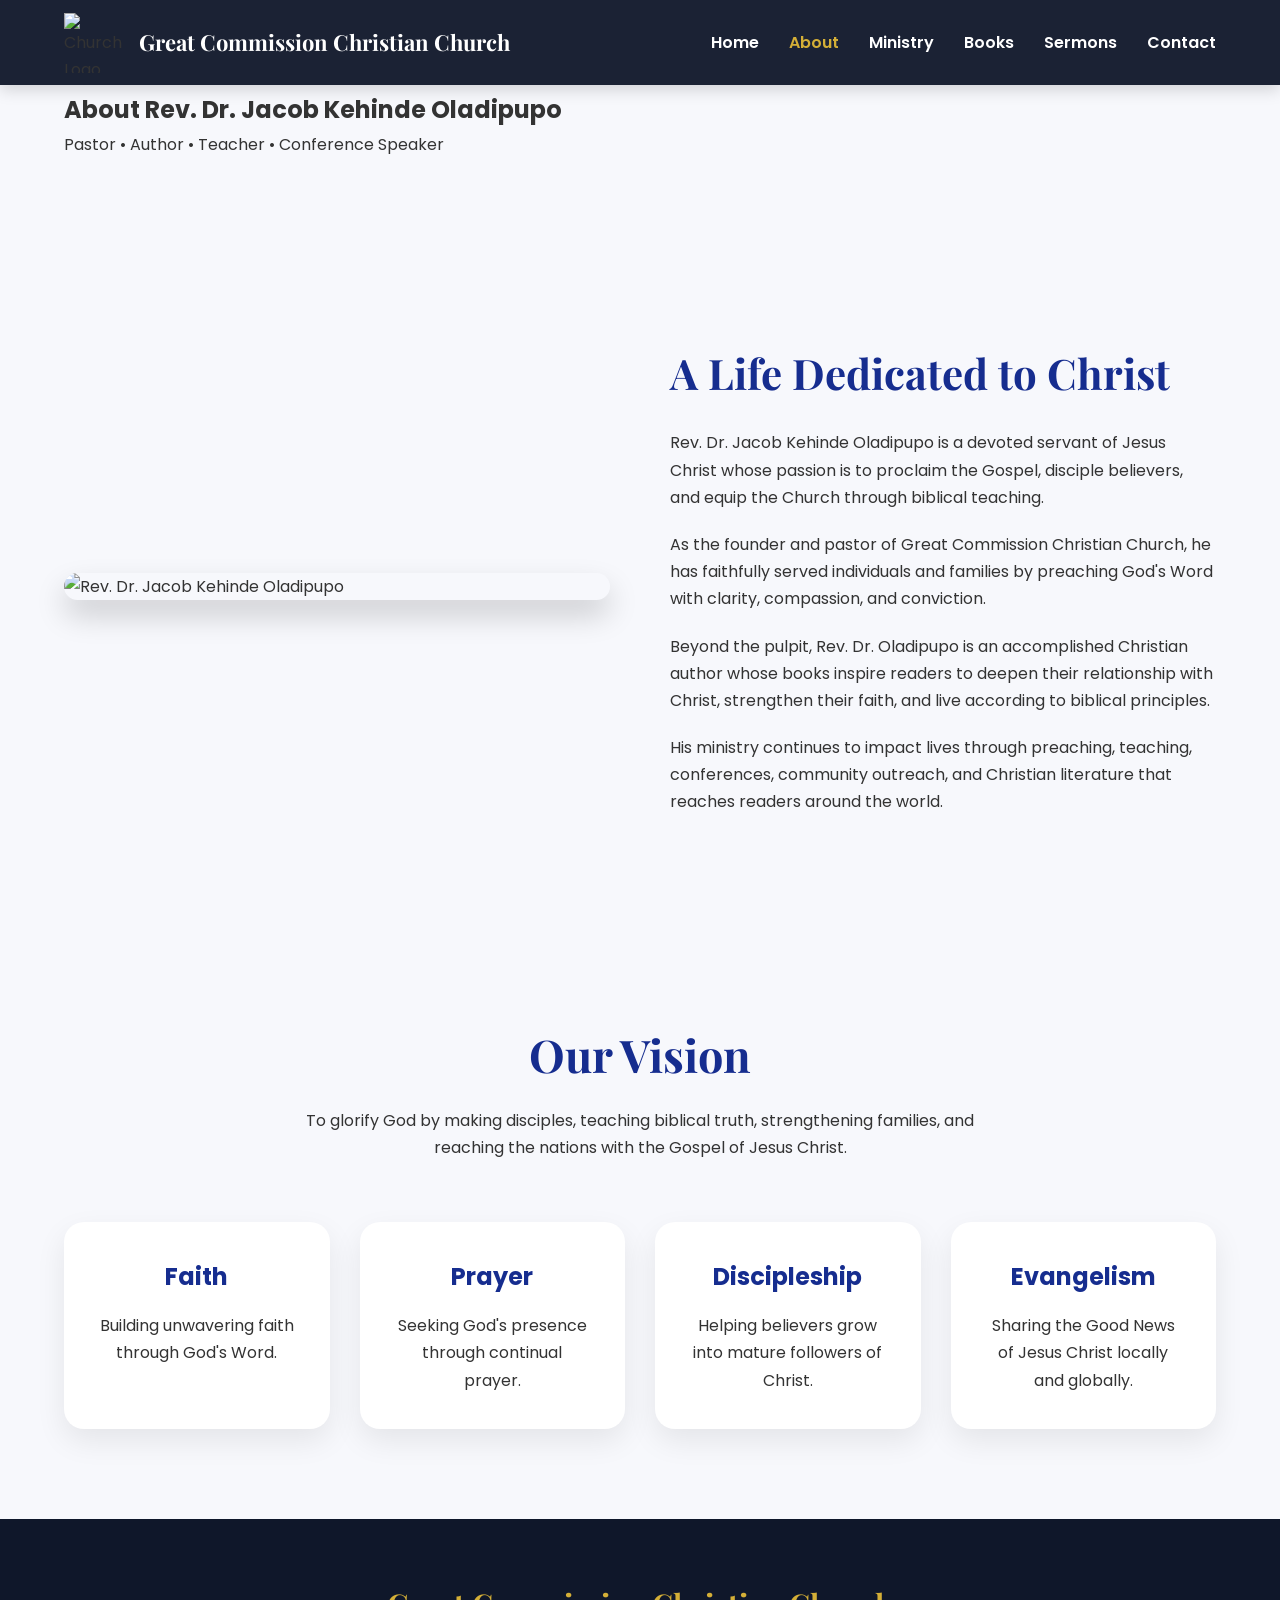
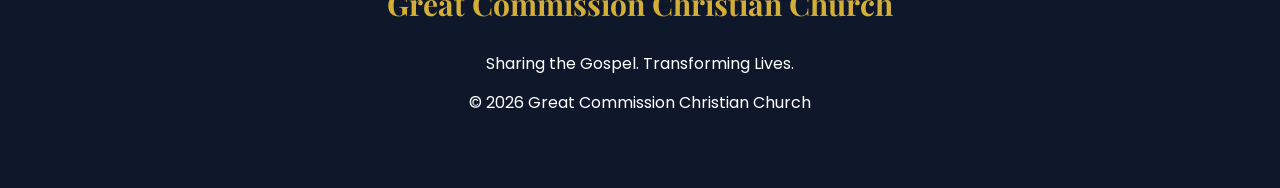
==== about.html @ 5cdf8c92 "Create about.html" ====
<!DOCTYPE html>
<html lang="en">

<head>

<meta charset="UTF-8">

<meta name="viewport" content="width=device-width, initial-scale=1.0">

<title>About | Great Commission Christian Church</title>

<link rel="stylesheet" href="style.css">

<link href="https://fonts.googleapis.com/css2?family=Playfair+Display:wght@700&family=Poppins:wght@300;400;500;600;700&display=swap" rel="stylesheet">

</head>

<body>

<header>

<div class="container nav-container">

<div class="logo">

<img src="images/logo.webp" alt="Church Logo">

<h2>Great Commission Christian Church</h2>

</div>

<nav>

<ul>

<li><a href="index.html">Home</a></li>

<li><a href="about.html" class="active">About</a></li>

<li><a href="ministry.html">Ministry</a></li>

<li><a href="books.html">Books</a></li>

<li><a href="sermons.html">Sermons</a></li>

<li><a href="contact.html">Contact</a></li>

</ul>

</nav>

</div>

</header>

<section class="page-hero">

<div class="container">

<h1>About Rev. Dr. Jacob Kehinde Oladipupo</h1>

<p>Pastor • Author • Teacher • Conference Speaker</p>

</div>

</section>

<section class="about-preview">

<div class="container about-grid">

<div>

<img src="images/pastor.jpg" alt="Rev. Dr. Jacob Kehinde Oladipupo">

</div>

<div>

<h2>A Life Dedicated to Christ</h2>

<p>

Rev. Dr. Jacob Kehinde Oladipupo is a devoted servant of Jesus Christ whose passion is to proclaim the Gospel, disciple believers, and equip the Church through biblical teaching.

</p>

<p>

As the founder and pastor of Great Commission Christian Church, he has faithfully served individuals and families by preaching God's Word with clarity, compassion, and conviction.

</p>

<p>

Beyond the pulpit, Rev. Dr. Oladipupo is an accomplished Christian author whose books inspire readers to deepen their relationship with Christ, strengthen their faith, and live according to biblical principles.

</p>

<p>

His ministry continues to impact lives through preaching, teaching, conferences, community outreach, and Christian literature that reaches readers around the world.

</p>

</div>

</div>

</section>

<section class="ministry">

<div class="container">

<div class="section-title">

<h2>Our Vision</h2>

<p>

To glorify God by making disciples, teaching biblical truth, strengthening families, and reaching the nations with the Gospel of Jesus Christ.

</p>

</div>

<div class="cards">

<div class="card">

<h3>Faith</h3>

<p>Building unwavering faith through God's Word.</p>

</div>

<div class="card">

<h3>Prayer</h3>

<p>Seeking God's presence through continual prayer.</p>

</div>

<div class="card">

<h3>Discipleship</h3>

<p>Helping believers grow into mature followers of Christ.</p>

</div>

<div class="card">

<h3>Evangelism</h3>

<p>Sharing the Good News of Jesus Christ locally and globally.</p>

</div>

</div>

</div>

</section>

<footer>

<div class="container">

<h3>Great Commission Christian Church</h3>

<p>Sharing the Gospel. Transforming Lives.</p>

<p>© 2026 Great Commission Christian Church</p>

</div>

</footer>

</body>

</html>
---- style.css ----
/*=================================================
Great Commission Christian Church
Premium Ministry Website
Designed by Bastos Media
==================================================*/

@import url('https://fonts.googleapis.com/css2?family=Playfair+Display:wght@600;700;800&family=Poppins:wght@300;400;500;600;700&display=swap');

/* RESET */

*{
margin:0;
padding:0;
box-sizing:border-box;
scroll-behavior:smooth;
}

body{
font-family:'Poppins',sans-serif;
background:#f7f8fc;
color:#333;
line-height:1.7;
overflow-x:hidden;
}

img{
max-width:100%;
display:block;
}

a{
text-decoration:none;
transition:.35s;
}

ul{
list-style:none;
}

.container{
width:90%;
max-width:1200px;
margin:auto;
}

section{
padding:90px 0;
}

/*=====================
HEADER
=====================*/

header{
position:fixed;
top:0;
left:0;
width:100%;
background:rgba(15,23,42,.95);
backdrop-filter:blur(12px);
z-index:999;
box-shadow:0 5px 15px rgba(0,0,0,.15);
}

.nav-container{
display:flex;
justify-content:space-between;
align-items:center;
height:85px;
}

.logo{
display:flex;
align-items:center;
gap:15px;
}

.logo img{
width:60px;
height:60px;
object-fit:contain;
}

.logo h2{
color:white;
font-size:22px;
font-family:'Playfair Display',serif;
}

nav ul{
display:flex;
gap:30px;
}

nav a{
color:white;
font-weight:600;
}

nav a:hover,
nav a.active{
color:#d4af37;
}

/*=====================
BUTTONS
=====================*/

.btn{
display:inline-block;
padding:16px 35px;
border-radius:40px;
font-weight:600;
transition:.35s;
}

.btn-primary{
background:#d4af37;
color:#111;
}

.btn-primary:hover{
transform:translateY(-4px);
background:white;
}

.btn-outline{
border:2px solid white;
color:white;
}

.btn-outline:hover{
background:white;
color:#162d8f;
}

/*=====================
HERO
=====================*/

.hero{
height:100vh;
background:linear-gradient(rgba(10,25,60,.85),rgba(10,25,60,.85));
display:flex;
align-items:center;
margin-top:80px;
}

.hero-content{
display:grid;
grid-template-columns:1.2fr 1fr;
align-items:center;
gap:60px;
}

.hero h5{
color:#d4af37;
font-size:18px;
letter-spacing:3px;
margin-bottom:20px;
}

.hero h1{
font-size:65px;
color:white;
line-height:1.1;
font-family:'Playfair Display',serif;
margin-bottom:20px;
}

.hero h3{
color:#d4af37;
margin-bottom:20px;
font-size:28px;
}

.hero p{
font-size:20px;
color:#eee;
margin-bottom:35px;
}

.hero-buttons{
display:flex;
gap:20px;
flex-wrap:wrap;
}

.hero-image{
text-align:center;
}

.hero-image img{
width:420px;
max-width:100%;
border-radius:20px;
box-shadow:0 20px 40px rgba(0,0,0,.35);
}

/*=====================
SECTION TITLES
=====================*/

.section-title{
text-align:center;
margin-bottom:60px;
}

.section-title h2{
font-family:'Playfair Display',serif;
font-size:45px;
color:#162d8f;
margin-bottom:15px;
}

.section-title p{
max-width:700px;
margin:auto;
}

/*=====================
ABOUT
=====================*/

.about-grid{
display:grid;
grid-template-columns:1fr 1fr;
gap:60px;
align-items:center;
}

.about-grid img{
border-radius:20px;
box-shadow:0 15px 30px rgba(0,0,0,.18);
}

.about-grid h2{
font-size:42px;
font-family:'Playfair Display',serif;
color:#162d8f;
margin-bottom:20px;
}

.about-grid p{
margin-bottom:20px;
}

/*=====================
CARDS
=====================*/

.cards{
display:grid;
grid-template-columns:repeat(auto-fit,minmax(250px,1fr));
gap:30px;
}

.card{
background:white;
padding:35px;
border-radius:20px;
text-align:center;
box-shadow:0 12px 30px rgba(0,0,0,.08);
transition:.4s;
}

.card:hover{
transform:translateY(-10px);
}

.card h3{
color:#162d8f;
margin-bottom:15px;
font-size:24px;
}

/*=====================
BOOK SECTION
=====================*/

.books-preview{
background:#eef3ff;
text-align:center;
}

.books-btn{
margin-top:40px;
}

/*=====================
SCRIPTURE
=====================*/

.scripture{
background:#162d8f;
color:white;
text-align:center;
}

.scripture h2{
font-size:40px;
font-family:'Playfair Display',serif;
margin-bottom:20px;
}

.scripture p{
font-size:22px;
color:#d4af37;
}

/*=====================
CONTACT
=====================*/

.contact-box{
background:white;
padding:50px;
border-radius:20px;
text-align:center;
box-shadow:0 10px 25px rgba(0,0,0,.08);
}

.contact-box p{
margin-bottom:20px;
font-size:20px;
}

/*=====================
FOOTER
=====================*/

footer{
background:#0f172a;
color:white;
text-align:center;
padding:60px 20px;
}

footer h3{
color:#d4af37;
font-family:'Playfair Display',serif;
margin-bottom:20px;
font-size:30px;
}

footer p{
margin-bottom:12px;
}

/*=====================
RESPONSIVE
=====================*/

@media(max-width:900px){

.nav-container{
flex-direction:column;
height:auto;
padding:20px 0;
}

nav ul{
margin-top:20px;
flex-wrap:wrap;
justify-content:center;
gap:18px;
}

.hero{
height:auto;
padding:140px 0 80px;
}

.hero-content{
grid-template-columns:1fr;
text-align:center;
}

.hero h1{
font-size:42px;
}

.hero h3{
font-size:22px;
}

.hero p{
font-size:18px;
}

.hero-buttons{
justify-content:center;
}

.about-grid{
grid-template-columns:1fr;
}

.section-title h2{
font-size:35px;
}

.scripture h2{
font-size:30px;
}

.contact-box{
padding:30px;
}

}
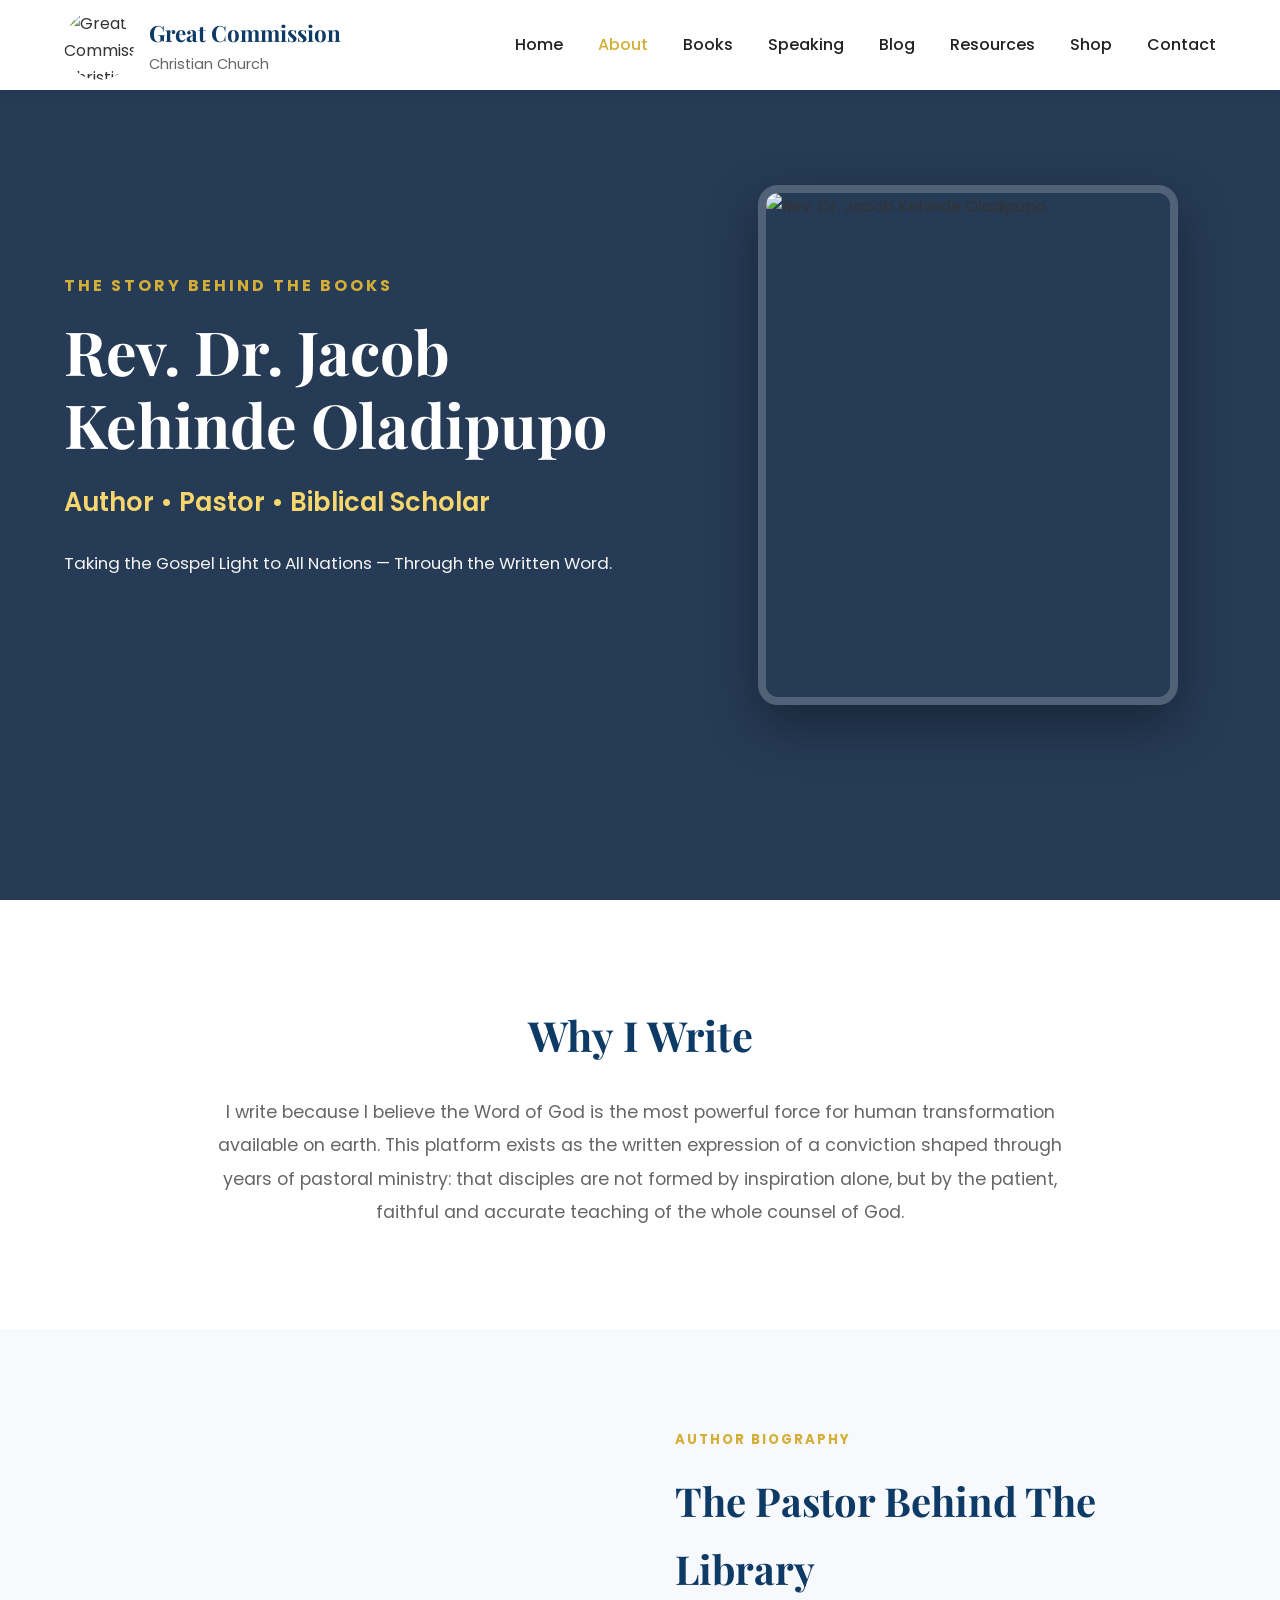
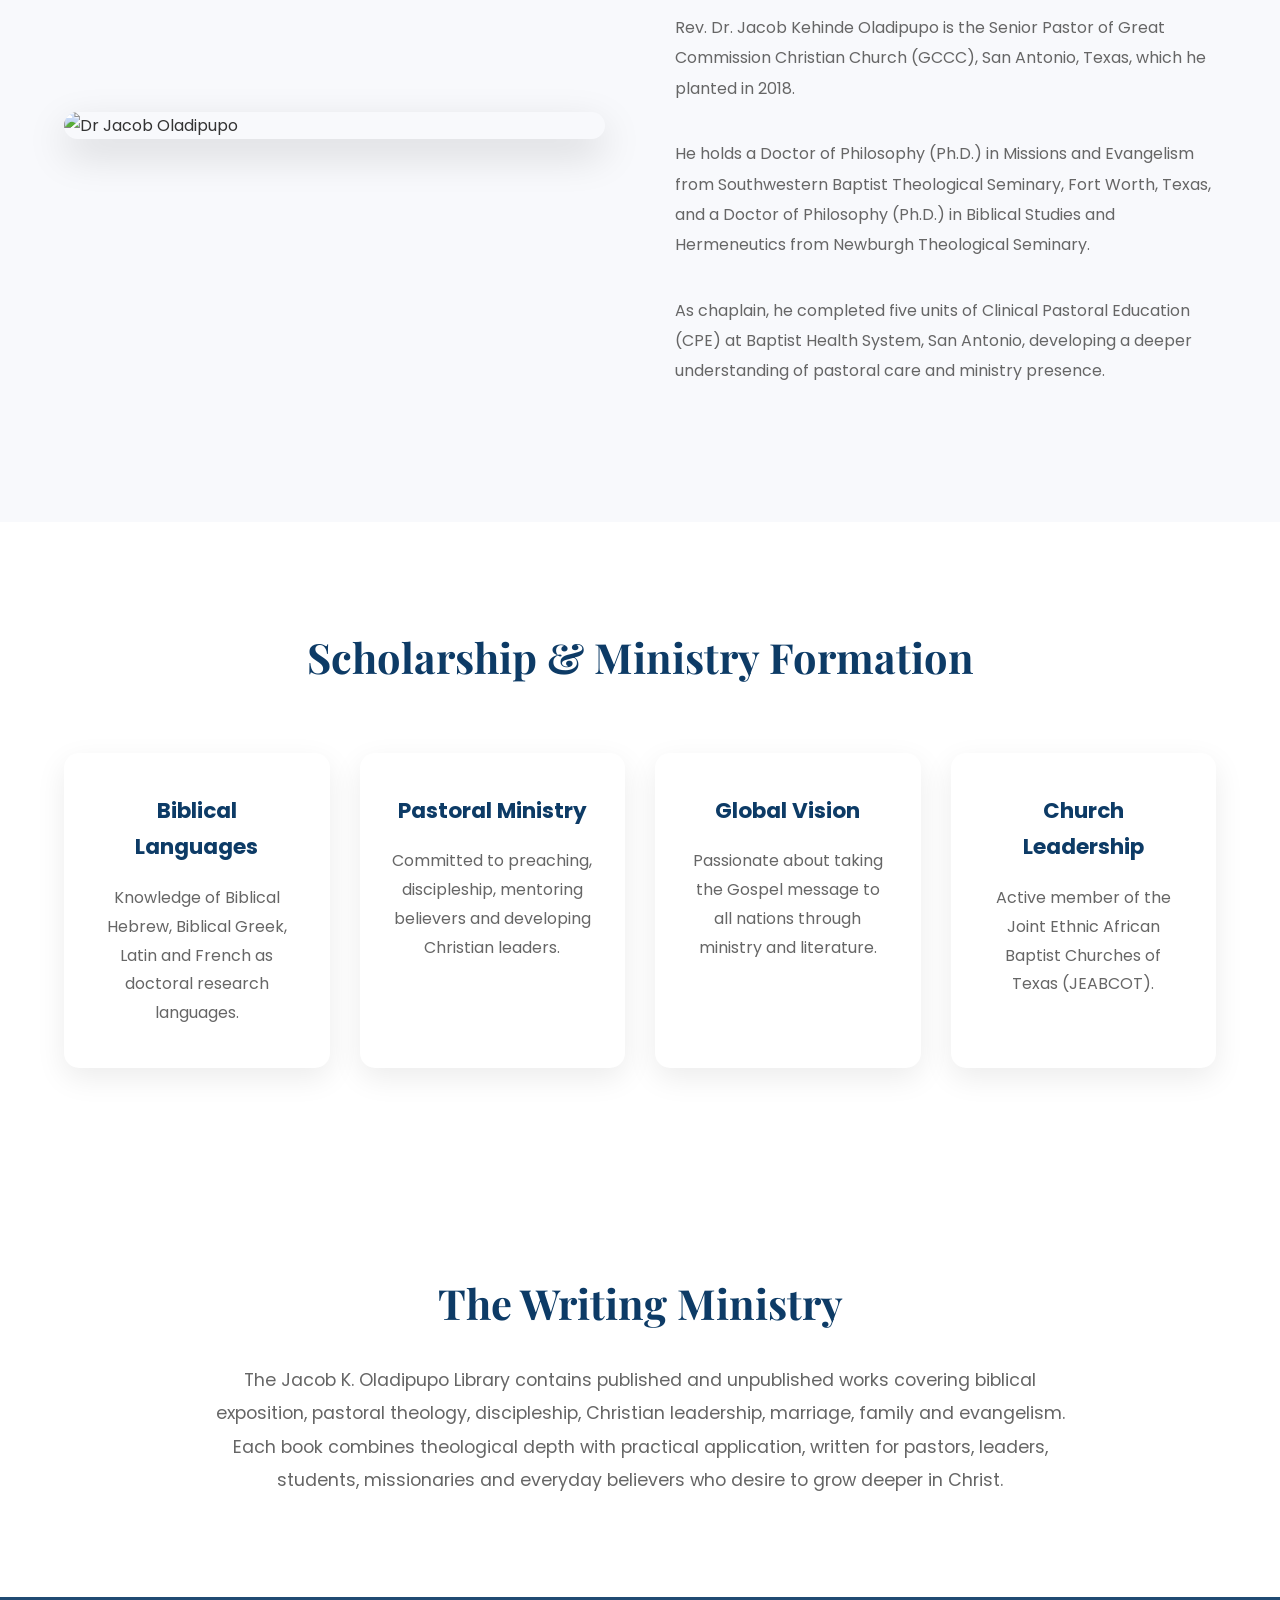
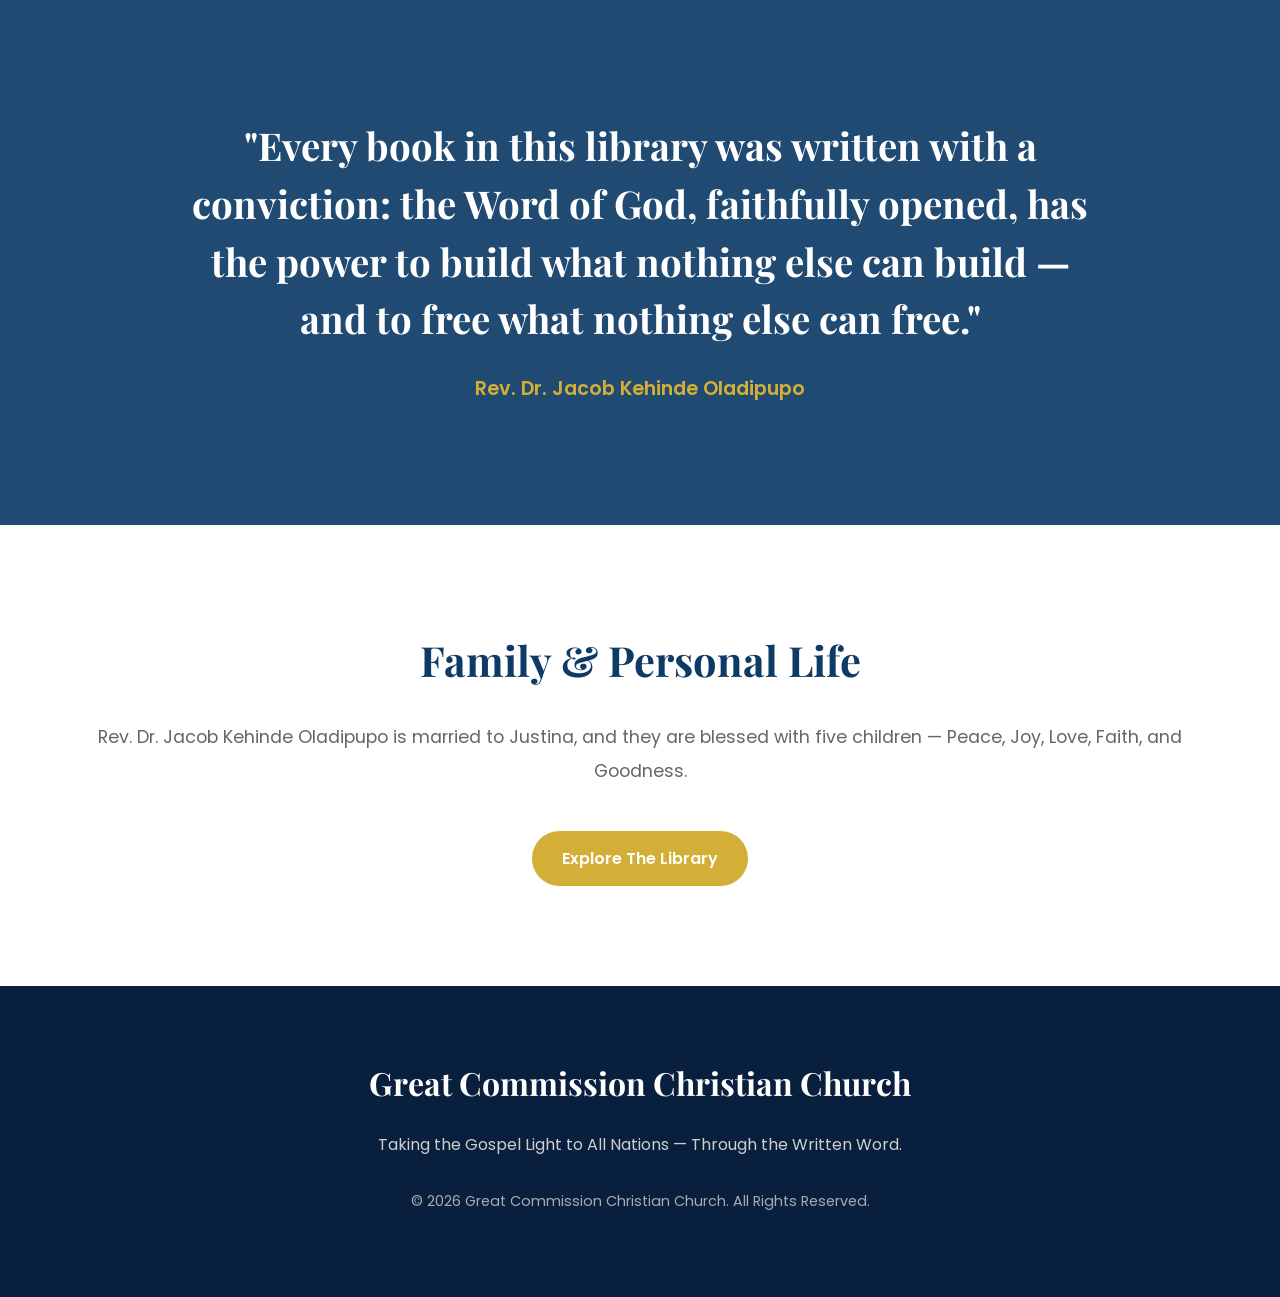
==== commit 1a6d5c44: "Update about.html" ====
--- a/about.html
+++ b/about.html
@@ -1,4 +1,4 @@
-<!DOCTYPE html>
+ <!DOCTYPE html>
 <html lang="en">
 
 <head>
@@ -7,27 +7,47 @@
 
 <meta name="viewport" content="width=device-width, initial-scale=1.0">
 
-<title>About | Great Commission Christian Church</title>
-
-<link rel="stylesheet" href="style.css">
-
-<link href="https://fonts.googleapis.com/css2?family=Playfair+Display:wght@700&family=Poppins:wght@300;400;500;600;700&display=swap" rel="stylesheet">
+<meta name="description" content="About Rev. Dr. Jacob Kehinde Oladipupo - Author, Pastor and Biblical Scholar">
+
+<meta name="author" content="Rev. Dr. Jacob Kehinde Oladipupo">
+
+<title>About | Rev. Dr. Jacob Kehinde Oladipupo</title>
+
+<link rel="stylesheet" href="css/style.css">
+
+<link rel="preconnect" href="https://fonts.googleapis.com">
+
+<link rel="preconnect" href="https://fonts.gstatic.com" crossorigin>
+
+<link href="https://fonts.googleapis.com/css2?family=Playfair+Display:wght@700;800&family=Poppins:wght@300;400;500;600;700&display=swap" rel="stylesheet">
 
 </head>
 
+
 <body>
 
+
+<!-- HEADER -->
+
 <header>
 
 <div class="container nav-container">
 
+
 <div class="logo">
 
-<img src="images/logo.webp" alt="Church Logo">
-
-<h2>Great Commission Christian Church</h2>
-
-</div>
+<img src="images/logo.webp.webp" alt="Great Commission Christian Church Logo">
+
+<div>
+
+<h2>Great Commission</h2>
+
+<p>Christian Church</p>
+
+</div>
+
+</div>
+
 
 <nav>
 
@@ -37,11 +57,15 @@
 
 <li><a href="about.html" class="active">About</a></li>
 
-<li><a href="ministry.html">Ministry</a></li>
-
 <li><a href="books.html">Books</a></li>
 
-<li><a href="sermons.html">Sermons</a></li>
+<li><a href="speaking.html">Speaking</a></li>
+
+<li><a href="blog.html">Blog</a></li>
+
+<li><a href="resources.html">Resources</a></li>
+
+<li><a href="shop.html">Shop</a></li>
 
 <li><a href="contact.html">Contact</a></li>
 
@@ -49,136 +73,432 @@
 
 </nav>
 
+
 </div>
 
 </header>
 
-<section class="page-hero">
+
+
+<!-- ABOUT HERO -->
+
+
+<section class="hero">
+
+
+<div class="hero-overlay"></div>
+
+
+<div class="container hero-content">
+
+
+<div class="hero-text">
+
+
+<h4>THE STORY BEHIND THE BOOKS</h4>
+
+
+<h1>
+
+Rev. Dr. Jacob Kehinde Oladipupo
+
+</h1>
+
+
+<h3>
+
+Author • Pastor • Biblical Scholar
+
+</h3>
+
+
+<p>
+
+Taking the Gospel Light to All Nations — Through the Written Word.
+
+</p>
+
+
+</div>
+
+
+
+<div class="hero-image">
+
+
+<img src="images/pastor.jpg.jpeg" alt="Rev. Dr. Jacob Kehinde Oladipupo">
+
+
+</div>
+
+
+
+</div>
+
+
+</section>
+
+
+
+
+
+<!-- INTRODUCTION -->
+
+
+<section class="welcome">
+
 
 <div class="container">
 
-<h1>About Rev. Dr. Jacob Kehinde Oladipupo</h1>
-
-<p>Pastor • Author • Teacher • Conference Speaker</p>
-
-</div>
-
-</section>
+
+<h2>Why I Write</h2>
+
+
+<p>
+
+
+I write because I believe the Word of God is the most powerful force for human transformation available on earth.
+
+This platform exists as the written expression of a conviction shaped through years of pastoral ministry:
+
+that disciples are not formed by inspiration alone, but by the patient, faithful and accurate teaching of the whole counsel of God.
+
+
+</p>
+
+
+</div>
+
+
+</section>
+
+
+
+
+
+<!-- BIOGRAPHY -->
+
 
 <section class="about-preview">
 
+
 <div class="container about-grid">
 
+
+
 <div>
 
-<img src="images/pastor.jpg" alt="Rev. Dr. Jacob Kehinde Oladipupo">
-
-</div>
+
+<img src="images/pastor.jpg.jpeg" alt="Dr Jacob Oladipupo">
+
+
+</div>
+
+
 
 <div>
 
-<h2>A Life Dedicated to Christ</h2>
-
-<p>
-
-Rev. Dr. Jacob Kehinde Oladipupo is a devoted servant of Jesus Christ whose passion is to proclaim the Gospel, disciple believers, and equip the Church through biblical teaching.
-
-</p>
-
-<p>
-
-As the founder and pastor of Great Commission Christian Church, he has faithfully served individuals and families by preaching God's Word with clarity, compassion, and conviction.
-
-</p>
-
-<p>
-
-Beyond the pulpit, Rev. Dr. Oladipupo is an accomplished Christian author whose books inspire readers to deepen their relationship with Christ, strengthen their faith, and live according to biblical principles.
-
-</p>
-
-<p>
-
-His ministry continues to impact lives through preaching, teaching, conferences, community outreach, and Christian literature that reaches readers around the world.
-
-</p>
-
-</div>
-
-</div>
-
-</section>
-
-<section class="ministry">
+
+<h5>AUTHOR BIOGRAPHY</h5>
+
+
+<h2>
+
+The Pastor Behind The Library
+
+</h2>
+
+
+
+<p>
+
+
+Rev. Dr. Jacob Kehinde Oladipupo is the Senior Pastor of Great Commission Christian Church (GCCC), San Antonio, Texas, which he planted in 2018.
+
+
+</p>
+
+
+
+<p>
+
+
+He holds a Doctor of Philosophy (Ph.D.) in Missions and Evangelism from Southwestern Baptist Theological Seminary, Fort Worth, Texas, and a Doctor of Philosophy (Ph.D.) in Biblical Studies and Hermeneutics from Newburgh Theological Seminary.
+
+
+</p>
+
+
+
+<p>
+
+
+As chaplain, he completed five units of Clinical Pastoral Education (CPE) at Baptist Health System, San Antonio, developing a deeper understanding of pastoral care and ministry presence.
+
+
+</p>
+
+
+
+</div>
+
+
+</div>
+
+
+</section>
+
+
+
+
+
+<!-- ACADEMIC SECTION -->
+
+
+<section class="ministries">
+
 
 <div class="container">
 
-<div class="section-title">
-
-<h2>Our Vision</h2>
-
-<p>
-
-To glorify God by making disciples, teaching biblical truth, strengthening families, and reaching the nations with the Gospel of Jesus Christ.
-
-</p>
-
-</div>
-
-<div class="cards">
+
+<h2>
+
+Scholarship & Ministry Formation
+
+</h2>
+
+
+
+<div class="ministry-grid">
+
+
 
 <div class="card">
 
-<h3>Faith</h3>
-
-<p>Building unwavering faith through God's Word.</p>
-
-</div>
+<h3>Biblical Languages</h3>
+
+<p>
+
+Knowledge of Biblical Hebrew, Biblical Greek, Latin and French as doctoral research languages.
+
+</p>
+
+</div>
+
+
 
 <div class="card">
 
-<h3>Prayer</h3>
-
-<p>Seeking God's presence through continual prayer.</p>
-
-</div>
+<h3>Pastoral Ministry</h3>
+
+<p>
+
+Committed to preaching, discipleship, mentoring believers and developing Christian leaders.
+
+</p>
+
+</div>
+
+
 
 <div class="card">
 
-<h3>Discipleship</h3>
-
-<p>Helping believers grow into mature followers of Christ.</p>
-
-</div>
+<h3>Global Vision</h3>
+
+<p>
+
+Passionate about taking the Gospel message to all nations through ministry and literature.
+
+</p>
+
+</div>
+
+
 
 <div class="card">
 
-<h3>Evangelism</h3>
-
-<p>Sharing the Good News of Jesus Christ locally and globally.</p>
-
-</div>
-
-</div>
-
-</div>
-
-</section>
+<h3>Church Leadership</h3>
+
+<p>
+
+Active member of the Joint Ethnic African Baptist Churches of Texas (JEABCOT).
+
+</p>
+
+</div>
+
+
+
+</div>
+
+
+</div>
+
+
+</section>
+
+
+
+
+
+<!-- WRITING MINISTRY -->
+
+
+<section class="welcome">
+
+
+<div class="container">
+
+
+<h2>
+
+The Writing Ministry
+
+</h2>
+
+
+<p>
+
+
+The Jacob K. Oladipupo Library contains published and unpublished works covering biblical exposition, pastoral theology, discipleship, Christian leadership, marriage, family and evangelism.
+
+
+</p>
+
+
+<p>
+
+
+Each book combines theological depth with practical application, written for pastors, leaders, students, missionaries and everyday believers who desire to grow deeper in Christ.
+
+
+</p>
+
+
+</div>
+
+
+</section>
+
+
+
+
+
+<!-- QUOTE -->
+
+
+<section class="scripture">
+
+
+<div class="container">
+
+
+<h2>
+
+
+"Every book in this library was written with a conviction: the Word of God, faithfully opened, has the power to build what nothing else can build — and to free what nothing else can free."
+
+
+</h2>
+
+
+<p>
+
+Rev. Dr. Jacob Kehinde Oladipupo
+
+</p>
+
+
+</div>
+
+
+</section>
+
+
+
+
+
+<!-- FAMILY -->
+
+
+<section class="contact-preview">
+
+
+<div class="container">
+
+
+<h2>
+
+Family & Personal Life
+
+</h2>
+
+
+<p>
+
+
+Rev. Dr. Jacob Kehinde Oladipupo is married to Justina, and they are blessed with five children — Peace, Joy, Love, Faith, and Goodness.
+
+
+</p>
+
+
+<a href="books.html" class="btn">
+
+Explore The Library
+
+</a>
+
+
+</div>
+
+
+</section>
+
+
+
+
+
+<!-- FOOTER -->
+
 
 <footer>
 
+
 <div class="container">
 
-<h3>Great Commission Christian Church</h3>
-
-<p>Sharing the Gospel. Transforming Lives.</p>
-
-<p>© 2026 Great Commission Christian Church</p>
-
-</div>
+
+<h2>
+
+Great Commission Christian Church
+
+</h2>
+
+
+<p>
+
+Taking the Gospel Light to All Nations — Through the Written Word.
+
+</p>
+
+
+<p>
+
+© 2026 Great Commission Christian Church. All Rights Reserved.
+
+</p>
+
+
+</div>
+
 
 </footer>
 
+
+
+<script src="js/script.js"></script>
+
+
 </body>
 
 </html>
--- a/css/style.css
+++ b/css/style.css
@@ -0,0 +1,1036 @@
+ /* ===================================
+   GOOGLE FONTS & RESET
+=================================== */
+
+*{
+    margin:0;
+    padding:0;
+    box-sizing:border-box;
+}
+
+html{
+    scroll-behavior:smooth;
+}
+
+body{
+    font-family:'Poppins',sans-serif;
+    color:#333;
+    background:#ffffff;
+    line-height:1.7;
+}
+
+img{
+    max-width:100%;
+    display:block;
+}
+
+a{
+    text-decoration:none;
+}
+
+ul{
+    list-style:none;
+}
+
+.container{
+    width:90%;
+    max-width:1200px;
+    margin:auto;
+}
+
+/* ===================================
+   BUTTONS
+=================================== */
+
+.btn{
+    display:inline-block;
+    background:#d4af37;
+    color:#fff;
+    padding:14px 30px;
+    border-radius:50px;
+    font-weight:600;
+    transition:.3s;
+}
+
+.btn:hover{
+    background:#b89328;
+    transform:translateY(-3px);
+}
+
+.btn-outline{
+    display:inline-block;
+    border:2px solid #fff;
+    color:#fff;
+    padding:14px 30px;
+    border-radius:50px;
+    margin-left:15px;
+    transition:.3s;
+}
+
+.btn-outline:hover{
+    background:#fff;
+    color:#0d3b66;
+}
+
+/* ===================================
+   HEADER
+=================================== */
+
+header{
+    position:fixed;
+    top:0;
+    left:0;
+    width:100%;
+    background:#ffffff;
+    box-shadow:0 2px 15px rgba(0,0,0,.08);
+    z-index:1000;
+}
+
+.nav-container{
+    display:flex;
+    justify-content:space-between;
+    align-items:center;
+    height:90px;
+}
+
+.logo{
+    display:flex;
+    align-items:center;
+    gap:15px;
+}
+
+.logo img{
+    width:70px;
+    height:70px;
+    object-fit:cover;
+    border-radius:50%;
+}
+
+.logo h2{
+    color:#0d3b66;
+    font-size:1.4rem;
+    font-family:'Playfair Display',serif;
+}
+
+.logo p{
+    color:#666;
+    font-size:.9rem;
+}
+
+nav ul{
+    display:flex;
+    gap:35px;
+}
+
+nav a{
+    color:#222;
+    font-weight:500;
+    transition:.3s;
+}
+
+nav a:hover,
+nav a.active{
+    color:#d4af37;
+}
+
+/* ===================================
+   HERO
+=================================== */
+
+.hero{
+    position:relative;
+    min-height:100vh;
+    background:linear-gradient(rgba(8,36,73,.85),rgba(8,36,73,.85)),
+    url("../images/hero.jpg") center/cover no-repeat;
+    display:flex;
+    align-items:center;
+    padding-top:90px;
+    overflow:hidden;
+}
+
+.hero-overlay{
+    position:absolute;
+    inset:0;
+    background:rgba(0,0,0,.15);
+}
+
+.hero-content{
+    position:relative;
+    z-index:2;
+    display:grid;
+    grid-template-columns:1.2fr 1fr;
+    align-items:center;
+    gap:60px;
+}
+
+.hero-text h4{
+    color:#d4af37;
+    letter-spacing:3px;
+    margin-bottom:15px;
+}
+
+.hero-text h1{
+    font-family:'Playfair Display',serif;
+    color:#fff;
+    font-size:3.8rem;
+    line-height:1.2;
+    margin-bottom:20px;
+}
+
+.hero-text h3{
+    color:#f6d76d;
+    font-size:1.6rem;
+    margin-bottom:25px;
+    font-weight:600;
+}
+
+.hero-text p{
+    color:#f4f4f4;
+    font-size:1.05rem;
+    margin-bottom:40px;
+    max-width:650px;
+}
+
+.hero-buttons{
+    display:flex;
+    flex-wrap:wrap;
+    gap:15px;
+}
+
+.hero-image{
+    display:flex;
+    justify-content:center;
+}
+
+.hero-image img{
+    width:420px;
+    height:520px;
+    object-fit:cover;
+    border-radius:20px;
+    border:8px solid rgba(255,255,255,.2);
+    box-shadow:0 20px 50px rgba(0,0,0,.35);
+    animation:float 4s ease-in-out infinite;
+}
+
+/* ===================================
+   ANIMATIONS
+=================================== */
+
+@keyframes float{
+
+    0%{
+        transform:translateY(0);
+    }
+
+    50%{
+        transform:translateY(-12px);
+    }
+
+    100%{
+        transform:translateY(0);
+    }
+
+}
+
+@keyframes fadeUp{
+
+    from{
+        opacity:0;
+        transform:translateY(50px);
+    }
+
+    to{
+        opacity:1;
+        transform:translateY(0);
+    }
+
+}
+
+.hero-text{
+    animation:fadeUp 1s ease;
+}
+
+.hero-image{
+    animation:fadeUp 1.2s ease;
+}
+/* ===================================
+   SECTION SPACING
+=================================== */
+
+section{
+    padding:100px 0;
+}
+
+section h2{
+    font-family:'Playfair Display',serif;
+}
+
+/* ===================================
+   WELCOME SECTION
+=================================== */
+
+.welcome{
+    background:#ffffff;
+    text-align:center;
+}
+
+.welcome h2{
+    font-size:2.6rem;
+    color:#0d3b66;
+    margin-bottom:25px;
+}
+
+.welcome p{
+    max-width:850px;
+    margin:auto;
+    font-size:1.1rem;
+    color:#666;
+    line-height:1.9;
+}
+
+/* ===================================
+   ABOUT PREVIEW
+=================================== */
+
+.about-preview{
+    background:#f8f9fc;
+}
+
+.about-grid{
+    display:grid;
+    grid-template-columns:1fr 1fr;
+    gap:70px;
+    align-items:center;
+}
+
+.about-grid img{
+    width:100%;
+    border-radius:18px;
+    box-shadow:0 15px 40px rgba(0,0,0,.15);
+}
+
+.about-grid h5{
+    color:#d4af37;
+    letter-spacing:2px;
+    margin-bottom:15px;
+    text-transform:uppercase;
+}
+
+.about-grid h2{
+    font-size:2.5rem;
+    color:#0d3b66;
+    margin-bottom:10px;
+}
+
+.about-grid h4{
+    color:#555;
+    font-weight:600;
+    margin-bottom:25px;
+}
+
+.about-grid p{
+    color:#666;
+    line-height:1.9;
+    margin-bottom:35px;
+}
+
+/* ===================================
+   MINISTRIES
+=================================== */
+
+.ministries{
+    background:#ffffff;
+    text-align:center;
+}
+
+.ministries h2{
+    color:#0d3b66;
+    font-size:2.6rem;
+    margin-bottom:60px;
+}
+
+.ministry-grid{
+    display:grid;
+    grid-template-columns:repeat(auto-fit,minmax(250px,1fr));
+    gap:30px;
+}
+
+.card{
+    background:#fff;
+    padding:40px 30px;
+    border-radius:15px;
+    box-shadow:0 10px 30px rgba(0,0,0,.08);
+    transition:.35s;
+}
+
+.card:hover{
+    transform:translateY(-10px);
+    box-shadow:0 20px 45px rgba(0,0,0,.15);
+}
+
+.card h3{
+    color:#0d3b66;
+    margin-bottom:18px;
+    font-size:1.35rem;
+}
+
+.card p{
+    color:#666;
+    line-height:1.8;
+}
+
+/* ===================================
+   FEATURED BOOKS
+=================================== */
+
+.featured-books{
+    background:#f5f7fb;
+    text-align:center;
+}
+
+.featured-books h2{
+    color:#0d3b66;
+    font-size:2.6rem;
+    margin-bottom:15px;
+}
+
+.featured-books > .container > p{
+    max-width:700px;
+    margin:0 auto 50px;
+    color:#666;
+    font-size:1.05rem;
+}
+
+.books-grid{
+    display:grid;
+    grid-template-columns:repeat(auto-fit,minmax(180px,1fr));
+    gap:25px;
+    margin-bottom:50px;
+}
+
+.books-grid img{
+    width:100%;
+    border-radius:12px;
+    box-shadow:0 12px 30px rgba(0,0,0,.15);
+    transition:.35s;
+    cursor:pointer;
+}
+
+.books-grid img:hover{
+    transform:translateY(-10px) scale(1.03);
+    box-shadow:0 20px 40px rgba(0,0,0,.22);
+}
+
+/* ===================================
+   GENERAL HOVER EFFECTS
+=================================== */
+
+.card,
+.books-grid img,
+.about-grid img{
+    transition:all .35s ease;
+}
+
+.about-grid img:hover{
+    transform:scale(1.02);
+}
+
+section h2{
+    margin-bottom:20px;
+}
+/* ===================================
+   SCRIPTURE SECTION
+=================================== */
+
+.scripture{
+    background:linear-gradient(rgba(13,59,102,.92),rgba(13,59,102,.92)),
+    url("../images/hero.jpg") center/cover no-repeat;
+    color:#fff;
+    text-align:center;
+    padding:120px 20px;
+}
+
+.scripture h2{
+    font-family:'Playfair Display',serif;
+    font-size:2.4rem;
+    max-width:900px;
+    margin:auto;
+    line-height:1.5;
+    color:#fff;
+}
+
+.scripture p{
+    margin-top:25px;
+    font-size:1.2rem;
+    color:#d4af37;
+    font-weight:600;
+}
+
+/* ===================================
+   CONTACT PREVIEW
+=================================== */
+
+.contact-preview{
+    background:#ffffff;
+    text-align:center;
+}
+
+.contact-preview h2{
+    color:#0d3b66;
+    font-size:2.6rem;
+    margin-bottom:25px;
+}
+
+.contact-preview p{
+    color:#666;
+    font-size:1.1rem;
+    margin-bottom:18px;
+    line-height:1.9;
+}
+
+.contact-preview .btn{
+    margin-top:25px;
+}
+
+/* ===================================
+   FOOTER
+=================================== */
+
+footer{
+    background:#081f3d;
+    color:#ddd;
+    text-align:center;
+    padding:70px 20px;
+}
+
+footer h2{
+    color:#fff;
+    font-family:'Playfair Display',serif;
+    margin-bottom:20px;
+    font-size:2rem;
+}
+
+footer p{
+    max-width:800px;
+    margin:12px auto;
+    color:#cfcfcf;
+    line-height:1.8;
+}
+
+footer a{
+    color:#d4af37;
+    transition:.3s;
+}
+
+footer a:hover{
+    color:#fff;
+}
+
+/* ===================================
+   SMALL UTILITIES
+=================================== */
+
+.text-center{
+    text-align:center;
+}
+
+.mt-20{
+    margin-top:20px;
+}
+
+.mt-30{
+    margin-top:30px;
+}
+
+.mt-40{
+    margin-top:40px;
+}
+
+.mb-20{
+    margin-bottom:20px;
+}
+
+.mb-30{
+    margin-bottom:30px;
+}
+
+.mb-40{
+    margin-bottom:40px;
+}
+
+/* ===================================
+   SCROLLBAR
+=================================== */
+
+::-webkit-scrollbar{
+    width:10px;
+}
+
+::-webkit-scrollbar-track{
+    background:#f2f2f2;
+}
+
+::-webkit-scrollbar-thumb{
+    background:#d4af37;
+    border-radius:20px;
+}
+
+::-webkit-scrollbar-thumb:hover{
+    background:#b89328;
+}
+
+/* ===================================
+   SELECTION
+=================================== */
+
+::selection{
+    background:#d4af37;
+    color:#fff;
+}
+
+/* ===================================
+   SMOOTH TRANSITIONS
+=================================== */
+
+button,
+a,
+img,
+.card{
+    transition:all .35s ease;
+}
+
+/* ===================================
+   SHADOW HELPERS
+=================================== */
+
+.shadow{
+    box-shadow:0 15px 40px rgba(0,0,0,.15);
+}
+
+.rounded{
+    border-radius:15px;
+}
+/* ===================================
+   RESPONSIVE DESIGN
+=================================== */
+
+/* Tablets */
+
+@media (max-width:992px){
+
+.hero-content{
+grid-template-columns:1fr;
+text-align:center;
+gap:50px;
+}
+
+.hero-text p{
+margin:auto;
+}
+
+.hero-buttons{
+justify-content:center;
+}
+
+.hero-image img{
+width:350px;
+height:450px;
+}
+
+.about-grid{
+grid-template-columns:1fr;
+text-align:center;
+}
+
+.about-grid img{
+max-width:450px;
+margin:auto;
+}
+
+.nav-container{
+flex-direction:column;
+height:auto;
+padding:20px 0;
+}
+
+nav ul{
+margin-top:20px;
+flex-wrap:wrap;
+justify-content:center;
+gap:20px;
+}
+
+.logo{
+justify-content:center;
+}
+
+}
+
+
+/* Mobile */
+
+@media (max-width:768px){
+
+section{
+padding:70px 0;
+}
+
+.hero{
+padding-top:140px;
+min-height:auto;
+}
+
+.hero-text h1{
+font-size:2.4rem;
+}
+
+.hero-text h3{
+font-size:1.3rem;
+}
+
+.hero-text p{
+font-size:1rem;
+}
+
+.hero-image img{
+width:280px;
+height:360px;
+}
+
+.btn,
+.btn-outline{
+
+display:block;
+
+width:220px;
+
+margin:10px auto;
+
+text-align:center;
+
+}
+
+.welcome h2,
+.ministries h2,
+.featured-books h2,
+.contact-preview h2{
+
+font-size:2rem;
+
+}
+
+.about-grid h2{
+
+font-size:2rem;
+
+}
+
+.scripture h2{
+
+font-size:1.8rem;
+
+}
+
+.books-grid{
+
+grid-template-columns:repeat(2,1fr);
+
+gap:20px;
+
+}
+
+.card{
+
+padding:30px 20px;
+
+}
+
+.logo img{
+
+width:55px;
+
+height:55px;
+
+}
+
+.logo h2{
+
+font-size:1.2rem;
+
+}
+
+.logo p{
+
+font-size:.8rem;
+
+}
+
+nav ul{
+
+flex-direction:column;
+
+gap:15px;
+
+}
+
+header{
+
+position:relative;
+
+}
+
+}
+
+
+/* Small Phones */
+
+@media (max-width:480px){
+
+.hero-text h1{
+
+font-size:2rem;
+
+}
+
+.hero-text h3{
+
+font-size:1.1rem;
+
+}
+
+.hero-image img{
+
+width:230px;
+
+height:300px;
+
+}
+
+.books-grid{
+
+grid-template-columns:1fr;
+
+}
+
+.container{
+
+width:92%;
+
+}
+
+.scripture h2{
+
+font-size:1.5rem;
+
+}
+
+footer h2{
+
+font-size:1.5rem;
+
+}
+
+}
+
+
+/* ===================================
+   BACK TO TOP BUTTON
+=================================== */
+
+#topBtn{
+
+position:fixed;
+
+bottom:25px;
+
+right:25px;
+
+background:#d4af37;
+
+color:white;
+
+width:50px;
+
+height:50px;
+
+border-radius:50%;
+
+display:flex;
+
+justify-content:center;
+
+align-items:center;
+
+font-size:22px;
+
+cursor:pointer;
+
+box-shadow:0 10px 25px rgba(0,0,0,.25);
+
+transition:.3s;
+
+z-index:999;
+
+}
+
+#topBtn:hover{
+
+background:#0d3b66;
+
+transform:translateY(-5px);
+
+}
+
+
+/* ===================================
+   FADE ANIMATION
+=================================== */
+
+.fade-in{
+
+opacity:0;
+
+transform:translateY(50px);
+
+animation:fadeIn 1s forwards;
+
+}
+
+@keyframes fadeIn{
+
+to{
+
+opacity:1;
+
+transform:translateY(0);
+
+}
+
+}
+
+
+/* ===================================
+   IMAGE HOVER EFFECT
+=================================== */
+
+img{
+
+transition:.4s;
+
+}
+
+img:hover{
+
+transform:scale(1.02);
+
+}
+
+
+/* ===================================
+   CARD HOVER
+=================================== */
+
+.card:hover{
+
+border-bottom:5px solid #d4af37;
+
+}
+
+
+/* ===================================
+   FOOTER COPYRIGHT
+=================================== */
+
+footer p:last-child{
+
+margin-top:30px;
+
+font-size:.9rem;
+
+opacity:.8;
+
+}
+
+
+/* ===================================
+   END OF STYLE.CSS
+=================================== */
+/* ===========================
+   PROFESSIONAL BOOK CARDS
+=========================== */
+
+.book-card{
+
+background:#fff;
+
+border-radius:18px;
+
+overflow:hidden;
+
+box-shadow:0 12px 35px rgba(0,0,0,.08);
+
+transition:.4s;
+
+padding-bottom:30px;
+
+}
+
+.book-card:hover{
+
+transform:translateY(-12px);
+
+box-shadow:0 20px 45px rgba(0,0,0,.18);
+
+}
+
+.book-card img{
+
+width:100%;
+
+height:320px;
+
+object-fit:cover;
+
+}
+
+.book-card h3{
+
+margin:25px 20px 15px;
+
+color:#0d3b66;
+
+font-size:1.3rem;
+
+font-family:'Playfair Display',serif;
+
+}
+
+.book-card p{
+
+margin:0 20px 25px;
+
+color:#666;
+
+font-size:.95rem;
+
+line-height:1.8;
+
+}
+
+.book-card .btn{
+
+margin-left:20px;
+
+}
+
+.featured-books h5{
+
+color:#d4af37;
+
+letter-spacing:3px;
+
+text-transform:uppercase;
+
+margin-bottom:10px;
+
+}
